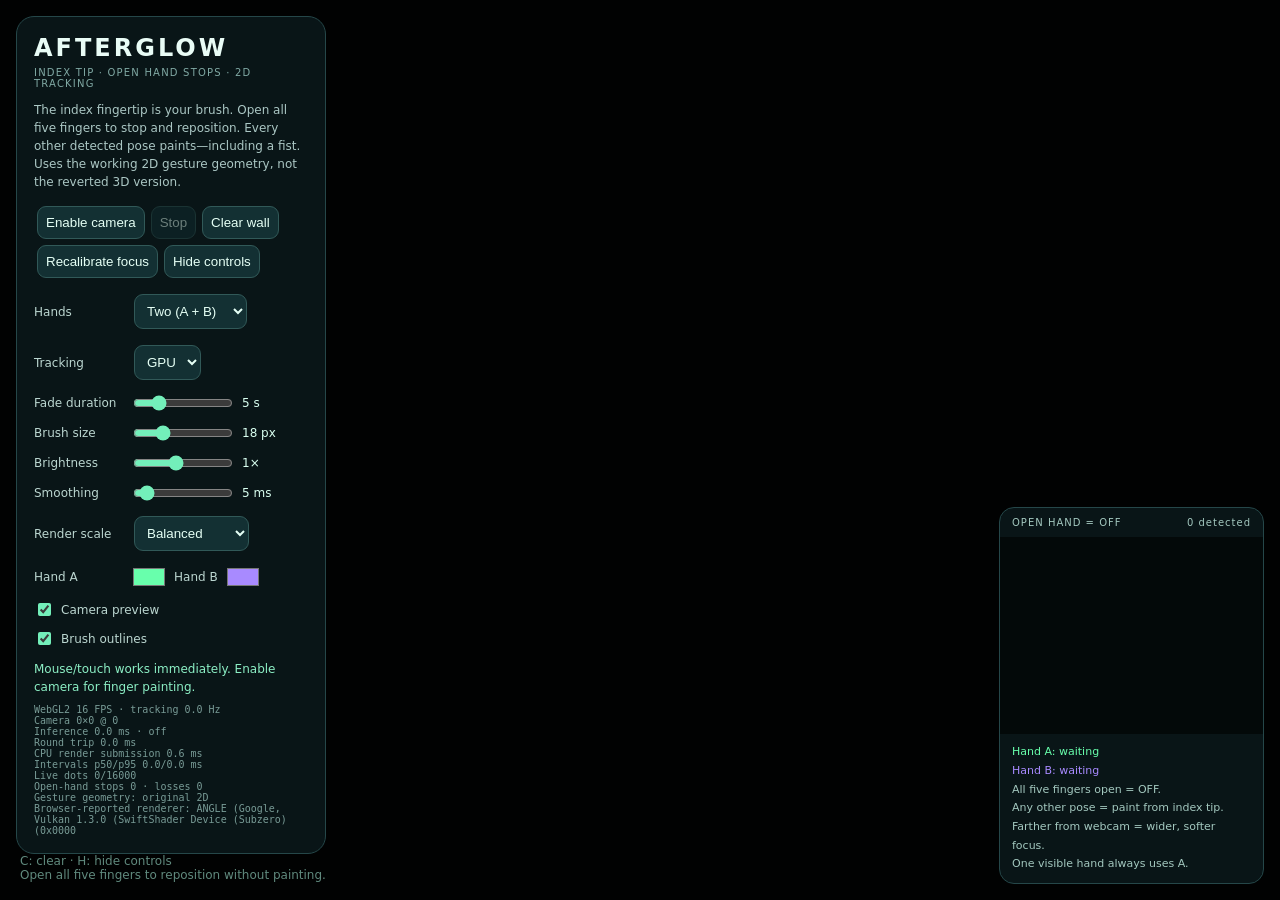
==== index.html @ a00877fc "Add files via upload" ====
<!doctype html>
<html lang="en"><head><meta charset="utf-8"><meta name="viewport" content="width=device-width,initial-scale=1"><title>Afterglow — Open Hand Stops</title><style>
:root{color-scheme:dark}*{box-sizing:border-box}body{margin:0;overflow:hidden;background:#020505;color:#e9fcf6;font:14px system-ui}#wall,#cursor{position:fixed;inset:0;display:block}#wall{touch-action:none}#cursor{pointer-events:none}#panel{position:fixed;z-index:3;top:16px;left:16px;width:310px;max-height:94vh;overflow:auto;padding:17px;background:#0a1719ed;border:1px solid #254749;border-radius:18px}h1{font-size:24px;letter-spacing:3px;margin:0 0 5px}#tag{font-size:10px;color:#80a9a4;letter-spacing:1.2px}p{font-size:12px;color:#abc7c4;line-height:1.5}button,select{background:#133033;border:1px solid #315958;border-radius:9px;color:#e5fff5;padding:8px;margin:3px;cursor:pointer}button:disabled{opacity:.45}label{display:flex;align-items:center;gap:7px;margin:10px 0;font-size:12px;color:#bbd6d0}.name{width:90px}input[type=range]{width:100px;accent-color:#73efba}input[type=checkbox]{accent-color:#73efba}input[type=color]{width:36px;height:26px;padding:0;border:0;background:none}output{min-width:40px;color:#d9fff0}#status{color:#8cefc5;font-size:12px;line-height:1.5;margin-top:12px}#stats{color:#789b96;font:10px monospace;margin-top:8px;white-space:pre-line}#camera{position:fixed;z-index:3;bottom:16px;right:16px;width:265px;background:#0a1719ed;border:1px solid #254749;border-radius:15px;overflow:hidden}header{display:flex;justify-content:space-between;padding:9px 12px;color:#a3c8bf;font-size:10px;letter-spacing:1px}#feed{position:relative;aspect-ratio:4/3;background:#030909;transform:scaleX(-1)}video{position:absolute;width:100%;height:100%;object-fit:contain}#landmarks{position:absolute;inset:0;width:100%;height:100%;pointer-events:none}#legend{font-size:11px;line-height:1.7;padding:9px 12px;color:#a3c8bf}#hint{position:fixed;bottom:18px;left:20px;max-width:48%;color:#608a7e;font-size:12px;pointer-events:none}#reveal{position:fixed;z-index:4;left:15px;top:12px;display:none}body.clean #panel,body.clean #camera,body.clean #hint{display:none}body.clean #reveal{display:block;opacity:.5}body.noPreview #camera{display:none}@media(max-width:650px){#panel{width:245px;top:10px;left:10px;padding:12px}#camera{width:175px;right:10px;bottom:10px}.name{width:75px}input[type=range]{width:80px}#hint{font-size:10px}}
</style></head><body><canvas id="wall"></canvas><canvas id="cursor"></canvas><button id="reveal">Show controls · H</button><section id="panel"><h1>AFTERGLOW</h1><div id="tag">INDEX TIP · OPEN HAND STOPS · 2D TRACKING</div><p>The index fingertip is your brush. Open all five fingers to stop and reposition. Every other detected pose paints—including a fist. Uses the working 2D gesture geometry, not the reverted 3D version.</p><button id="start">Enable camera</button><button id="stop" disabled>Stop</button><button id="clear">Clear wall</button><button id="recenter">Recalibrate focus</button><button id="hide">Hide controls</button><label><span class="name">Hands</span><select id="handLimit"><option value="1">One (A only)</option><option value="2" selected>Two (A + B)</option></select></label><label><span class="name">Tracking</span><select id="delegate"><option>GPU</option><option>CPU</option></select></label><label><span class="name">Fade duration</span><input id="fade" type="range" min="1" max="20" value="5"><output id="fadeValue">5 s</output></label><label><span class="name">Brush size</span><input id="brush" type="range" min="5" max="55" value="18"><output id="brushValue">18 px</output></label><label><span class="name">Brightness</span><input id="brightness" type="range" min=".3" max="2" step=".1" value="1"><output id="brightnessValue">1×</output></label><label><span class="name">Smoothing</span><input id="smooth" type="range" min="0" max="70" value="5"><output id="smoothValue">5 ms</output></label><label><span class="name">Render scale</span><select id="quality"><option value=".65">Performance</option><option value="1" selected>Balanced</option><option value="1.5">High</option></select></label><label><span class="name">Hand A</span><input id="colorA" type="color" value="#68ffac"><span>Hand B</span><input id="colorB" type="color" value="#a88aff"></label><label><input id="preview" type="checkbox" checked> Camera preview</label><label><input id="cursors" type="checkbox" checked> Brush outlines</label><div id="status">Mouse/touch works immediately. Enable camera for finger painting.</div><div id="stats">Initializing WebGL2…</div></section><section id="camera"><header><span>OPEN HAND = OFF</span><span id="count">0 detected</span></header><div id="feed"><video id="video" autoplay muted playsinline></video><canvas id="landmarks"></canvas></div><div id="legend"><div id="handA">Hand A: waiting</div><div id="handB">Hand B: waiting for confirmation</div>All five fingers open = OFF.<br>Any other pose = paint from index tip.<br>Farther from webcam = wider, softer focus.<br>One visible hand always uses A.</div></section><div id="hint">C: clear · H: hide controls<br>Open all five fingers to reposition without painting.</div>
<script type="module">
const WORKER="let tracker;onmessage=async({data:d})=>{try{if(d.type==='init'){const {HandLandmarker,FilesetResolver}=await import('https://cdn.jsdelivr.net/npm/@mediapipe/tasks-vision@0.10.14/vision_bundle.mjs');const files=await FilesetResolver.forVisionTasks('https://cdn.jsdelivr.net/npm/@mediapipe/tasks-vision@0.10.14/wasm');const o={baseOptions:{modelAssetPath:'https://storage.googleapis.com/mediapipe-models/hand_landmarker/hand_landmarker/float16/1/hand_landmarker.task',delegate:d.delegate},runningMode:'VIDEO',numHands:d.numHands,minHandDetectionConfidence:.5,minHandPresenceConfidence:.4,minTrackingConfidence:.4};let backend=d.delegate;try{tracker=await HandLandmarker.createFromOptions(files,o)}catch(e){if(backend==='CPU')throw e;o.baseOptions.delegate=backend='CPU';tracker=await HandLandmarker.createFromOptions(files,o)}postMessage({type:'ready',backend})}else if(d.type==='frame'){try{const t=performance.now(),r=tracker.detectForVideo(d.bitmap,d.timestamp);postMessage({type:'result',hands:r.landmarks,w:d.bitmap.width,h:d.bitmap.height,ms:performance.now()-t})}finally{d.bitmap.close()}}}catch(e){postMessage({type:'error',message:e.message})}};";
const $=id=>document.getElementById(id),wall=$('wall'),cursor=$('cursor'),cc=cursor.getContext('2d'),video=$('video'),overlay=$('landmarks'),lc=overlay.getContext('2d'),status=$('status');
const gl=wall.getContext('webgl2',{alpha:false,antialias:false,depth:false,stencil:false,powerPreference:'high-performance',preserveDrawingBuffer:false});if(!gl){status.textContent='WebGL2 unavailable. Enable graphics acceleration.';throw new Error('WebGL2 required')}
const VS=`#version 300 es
precision highp float;
layout(location=0) in vec2 center;layout(location=1) in float radius;layout(location=2) in vec3 color;layout(location=3) in float energy;layout(location=4) in float born;
uniform vec2 viewportSize;uniform float now;uniform float lifetime;out vec2 uv;out vec3 ink;out float strength;
void main(){vec2 corners[6]=vec2[6](vec2(-1,-1),vec2(1,-1),vec2(-1,1),vec2(-1,1),vec2(1,-1),vec2(1,1));uv=corners[gl_VertexID];vec2 p=center+uv*radius*2.4;gl_Position=vec4(p.x/viewportSize.x*2.-1.,1.-p.y/viewportSize.y*2.,0,1);float remaining=clamp(1.-max(0.,now-born)/lifetime,0.,1.);strength=energy*remaining*remaining;ink=color;}`;
const FS=`#version 300 es
precision highp float;in vec2 uv;in vec3 ink;in float strength;out vec4 outputColor;
void main(){float d=length(uv);if(d>=1.||strength<=0.)discard;float halo=exp(-d*d*5.)*(1.-smoothstep(.72,1.,d))*.16;float body=exp(-d*d*40.)*.7;float core=exp(-d*d*200.)*.55;outputColor=vec4((ink*(halo+body)+mix(ink,vec3(1.),.8)*core)*strength,1.);}`;
function shader(type,source){const s=gl.createShader(type);gl.shaderSource(s,source);gl.compileShader(s);if(!gl.getShaderParameter(s,gl.COMPILE_STATUS))throw new Error(gl.getShaderInfoLog(s));return s}const program=gl.createProgram();gl.attachShader(program,shader(gl.VERTEX_SHADER,VS));gl.attachShader(program,shader(gl.FRAGMENT_SHADER,FS));gl.linkProgram(program);if(!gl.getProgramParameter(program,gl.LINK_STATUS))throw new Error(gl.getProgramInfoLog(program));gl.useProgram(program);const vao=gl.createVertexArray();gl.bindVertexArray(vao);const buffer=gl.createBuffer();gl.bindBuffer(gl.ARRAY_BUFFER,buffer);const MAX=16000,upload=new Float32Array(MAX*8);gl.bufferData(gl.ARRAY_BUFFER,upload.byteLength,gl.DYNAMIC_DRAW);for(const [loc,size,offset] of [[0,2,0],[1,1,2],[2,3,3],[3,1,6],[4,1,7]]){gl.enableVertexAttribArray(loc);gl.vertexAttribPointer(loc,size,gl.FLOAT,false,32,offset*4);gl.vertexAttribDivisor(loc,1)}const uniforms={viewport:gl.getUniformLocation(program,'viewportSize'),now:gl.getUniformLocation(program,'now'),lifetime:gl.getUniformLocation(program,'lifetime')};gl.enable(gl.BLEND);gl.blendFunc(gl.ONE,gl.ONE);gl.disable(gl.DEPTH_TEST);const debug=gl.getExtension('WEBGL_debug_renderer_info'),rendererName=debug?gl.getParameter(debug.UNMASKED_RENDERER_WEBGL):gl.getParameter(gl.RENDERER);
const lp=(a,x,p)=>p+a*(x-p),af=(c,dt)=>1/(1+1/(2*Math.PI*c)/dt);
function oneEuro(f,x,t,minCut=1.5,beta=7){if(f.x===null||t-f.t>.25){f.x=x;f.dx=0;f.t=t;return x}const dt=Math.max(t-f.t,.001);f.dx=lp(af(1,dt),(x-f.x)/dt,f.dx);f.x=lp(af(minCut+beta*Math.abs(f.dx),dt),x,f.x);f.t=t;return f.x}
const GAP_GRACE=120,B_CONFIRM=200,B_CANDIDATE_GAP=85,PAINT_CONFIRM=45,STOP_CONFIRM=65;
let W=innerWidth,H=innerHeight,stamps=[],gestureReleases=0,longLosses=0,reconnections=0,secondCandidate=null;
const origin=performance.now()/1000;
function newHand(id){return {id,fx:{x:null,dx:0,t:0},fy:{x:null,dx:0,t:0},x:0,y:0,nx:.5,ny:.5,active:false,visible:false,confirmed:id===0,lastSeen:0,lastCenter:null,painting:false,pose:'none',poseSince:0,poseFrames:0,pending:false,refSize:null,samples:[],scale:1,measuredScale:1,stroke:null,label:'waiting'}}
const hands=[newHand(0),newHand(1)],pointer={id:null,active:false,x:0,y:0,stroke:null};
function resize(){const ow=W,oh=H;W=innerWidth;H=innerHeight;const scale=Math.min(Number($('quality').value),devicePixelRatio||1);wall.width=Math.max(1,Math.round(W*scale));wall.height=Math.max(1,Math.round(H*scale));wall.style.width=W+'px';wall.style.height=H+'px';cursor.width=W;cursor.height=H;cursor.style.width=W+'px';cursor.style.height=H+'px';gl.viewport(0,0,wall.width,wall.height);for(const p of stamps){p[0]*=W/ow;p[1]*=H/oh}for(const h of hands){h.x*=W/ow;h.y*=H/oh;h.stroke=null}pointer.stroke=null}resize();addEventListener('resize',resize);$('quality').onchange=resize;
function color(id){return $(id?'colorB':'colorA').value}function rgb(hex){return [parseInt(hex.slice(1,3),16)/255,parseInt(hex.slice(3,5),16)/255,parseInt(hex.slice(5,7),16)/255]}
const LIGHT_DENSITY=1.3,renderPoint=new Float64Array(8),renderEnd=new Float64Array(8);
function spacing(r){return Math.max(2,r*.2)}
function deposit(x,y,r,red,green,blue,power,time,representedDistance){const d=[x,y,r,red,green,blue,LIGHT_DENSITY*power*representedDistance/Math.max(r,.1),time];d.alive=true;stamps.push(d);return d}
function feed(s,x,y,r,red,green,blue,power,time){const a=s.input,dx=x-a[0],dy=y-a[1],len=Math.hypot(dx,dy);if(len>1e-8){let used=0;while(len-used+1e-8>=s.remaining){used+=s.remaining;const t=Math.min(1,used/len),rr=a[2]+(r-a[2])*t,step=spacing(rr);s.lastDab=deposit(a[0]+dx*t,a[1]+dy*t,rr,a[3]+(red-a[3])*t,a[4]+(green-a[4])*t,a[5]+(blue-a[5])*t,a[6]+(power-a[6])*t,a[7]+(time-a[7])*t,step);s.representedStep=step;s.remaining=step;s.distanceSinceOutput=0;s.lastRefresh=time}const left=Math.max(0,len-used);s.remaining-=left;s.distanceSinceOutput+=left}a[0]=x;a[1]=y;a[2]=r;a[3]=red;a[4]=green;a[5]=blue;a[6]=power;a[7]=time}
function quadratic(source,x,y,r,c,time,power){const p=renderPoint;p[0]=x;p[1]=y;p[2]=r;p[3]=c[0];p[4]=c[1];p[5]=c[2];p[6]=power;p[7]=time;if(!source.stroke){const step=spacing(r);source.stroke={last:new Float64Array(p),mid:new Float64Array(p),input:new Float64Array(p),remaining:step,distanceSinceOutput:0,representedStep:step,lastDab:deposit(x,y,r,c[0],c[1],c[2],power,time,step),lastRefresh:time};return}const s=source.stroke,a=s.mid,b=s.last;if(Math.hypot(x-b[0],y-b[1])>Math.max(W,H)*.18){source.stroke=null;quadratic(source,x,y,r,c,time,power);return}const e=renderEnd;for(let k=0;k<8;k++)e[k]=(b[k]+p[k])*.5;const len=Math.hypot(b[0]-a[0],b[1]-a[1])+Math.hypot(e[0]-b[0],e[1]-b[1]),steps=Math.min(64,Math.max(1,Math.ceil(len/Math.max(3,spacing(r)))));for(let i=1;i<=steps;i++){const t=i/steps,u=1-t,aa=u*u,bb=2*u*t,ee=t*t;feed(s,aa*a[0]+bb*b[0]+ee*e[0],aa*a[1]+bb*b[1]+ee*e[1],aa*a[2]+bb*b[2]+ee*e[2],aa*a[3]+bb*b[3]+ee*e[3],aa*a[4]+bb*b[4]+ee*e[4],aa*a[5]+bb*b[5]+ee*e[5],aa*a[6]+bb*b[6]+ee*e[6],aa*a[7]+bb*b[7]+ee*e[7])}if(Math.hypot(x-b[0],y-b[1])<.12&&time-s.lastRefresh>=.08&&s.lastDab){const d=s.lastDab;d[2]=r;d[3]=c[0];d[4]=c[1];d[5]=c[2];d[6]=LIGHT_DENSITY*power*s.representedStep/Math.max(r,.1);d[7]=time;if(!d.alive){d.alive=true;stamps.push(d)}s.lastRefresh=time} s.last.set(p);s.mid.set(e)}
function finish(source){if(!source.stroke)return;const s=source.stroke,p=s.last;feed(s,p[0],p[1],p[2],p[3],p[4],p[5],p[6],p[7]);if(s.distanceSinceOutput>.02)deposit(p[0],p[1],p[2],p[3],p[4],p[5],p[6],p[7],s.distanceSinceOutput);source.stroke=null}
function deactivate(h,reason){h.active=false;h.visible=false;h.painting=false;h.pose='none';h.poseFrames=0;h.pending=false;h.stroke=null;h.label=reason;if(h.id===1)h.confirmed=false}
function outline(h,r,c,on){cc.strokeStyle=c;cc.globalAlpha=h.visible===false?.25:on?.85:.4;cc.lineWidth=on?1.4:1;cc.setLineDash(h.visible===false||!on?[4,5]:[]);cc.beginPath();cc.arc(h.x,h.y,r,0,Math.PI*2);cc.stroke();cc.setLineDash([]);cc.fillStyle=c;cc.font='11px system-ui';cc.fillText(h.id===1?'B':'A',h.x+r+6,h.y+3);cc.globalAlpha=1}
let previous=performance.now(),statsStart=previous,frames=0,updates=0,inference=0,backend='off',roundTrip=0,lastResultAt=0,intervals=[],buildTime=0;
function percentile(v,p){if(!v.length)return 0;const a=[...v].sort((x,y)=>x-y);return a[Math.floor((a.length-1)*p)]}
function frame(now){requestAnimationFrame(frame);const started=performance.now(),dt=Math.min((now-previous)/1000,.1),time=now/1000-origin;previous=now;const base=Number($('brush').value),power=Number($('brightness').value),life=Number($('fade').value),tau=Number($('smooth').value)/1000;let live=0;for(let i=0;i<stamps.length;i++){const d=stamps[i];if(time-d[7]<life)stamps[live++]=d;else d.alive=false}stamps.length=live;cc.clearRect(0,0,W,H);
for(const h of hands){if(h.id===1&&($('handLimit').value==='1'||!h.confirmed))continue;const age=now-h.lastSeen;if(h.active&&age>GAP_GRACE){deactivate(h,'lost >120 ms — stroke ended');longLosses++}if(!h.active)continue;const alpha=tau<=0?1:1-Math.exp(-dt/tau);h.x+=(h.nx*W-h.x)*alpha;h.y+=(h.ny*H-h.y)*alpha;h.scale+=(h.measuredScale-h.scale)*(1-Math.exp(-dt/.1));const r=base*h.scale,p=power*Math.max(.45,Math.min(1.7,1/Math.max(h.scale,.001)));if(h.visible&&age<Math.min(GAP_GRACE,90)&&h.painting&&!h.pending)quadratic(h,h.x,h.y,r,rgb(color(h.id)),time,p);if($('cursors').checked)outline(h,r,color(h.id),h.painting&&!h.pending)}
if(pointer.active)quadratic(pointer,pointer.x,pointer.y,base,rgb(color(0)),time,power);if(pointer.active&&$('cursors').checked)outline(pointer,base,color(0),true);if(stamps.length>MAX){const drop=stamps.length-MAX;for(let i=0;i<drop;i++)stamps[i].alive=false;stamps.copyWithin(0,drop);stamps.length=MAX}let offset=0;for(let i=0;i<stamps.length;i++){const d=stamps[i];for(let k=0;k<8;k++)upload[offset++]=d[k]}gl.clearColor(.002,.008,.007,1);gl.clear(gl.COLOR_BUFFER_BIT);if(stamps.length){gl.useProgram(program);gl.bindVertexArray(vao);gl.bindBuffer(gl.ARRAY_BUFFER,buffer);gl.bufferSubData(gl.ARRAY_BUFFER,0,upload,0,offset);gl.uniform2f(uniforms.viewport,W,H);gl.uniform1f(uniforms.now,time);gl.uniform1f(uniforms.lifetime,life);gl.drawArraysInstanced(gl.TRIANGLES,0,6,stamps.length)}buildTime=buildTime*.9+(performance.now()-started)*.1;if(tracking&&busy&&now-sentAt>10000)stop('Tracking timed out. Restart camera.');frames++;if(now-statsStart>=1000){const sec=(now-statsStart)/1000,s=stream?.getVideoTracks()[0]?.getSettings();$('stats').textContent=`WebGL2 ${(frames/sec).toFixed(0)} FPS · tracking ${(updates/sec).toFixed(1)} Hz\nCamera ${s?.width||0}×${s?.height||0} @ ${s?.frameRate?.toFixed(0)||0}\nInference ${inference.toFixed(1)} ms · ${backend}\nRound trip ${roundTrip.toFixed(1)} ms\nCPU render submission ${buildTime.toFixed(1)} ms\nIntervals p50/p95 ${percentile(intervals,.5).toFixed(1)}/${percentile(intervals,.95).toFixed(1)} ms\nLive dots ${stamps.length}/${MAX}\nOpen-hand stops ${gestureReleases} · losses ${longLosses}\nGesture geometry: original 2D\nBrowser-reported renderer: ${String(rendererName).slice(0,65)}`;for(const h of hands){const e=$(h.id?'handB':'handA');e.textContent='Hand '+(h.id?'B':'A')+': '+(h.id===1&&$('handLimit').value==='1'?'disabled':h.label);e.style.color=color(h.id)}frames=updates=0;statsStart=now}}
function clear(){for(const d of stamps)d.alive=false;stamps.length=0;hands.forEach(h=>h.stroke=null);pointer.stroke=null}$('clear').onclick=clear;function hide(){document.body.classList.toggle('clean')}$('hide').onclick=hide;$('reveal').onclick=hide;$('preview').onchange=()=>document.body.classList.toggle('noPreview',!$('preview').checked);for(const [id,suffix] of [['fade',' s'],['brush',' px'],['brightness','×'],['smooth',' ms']])$(id).oninput=()=>$(id+'Value').textContent=$(id).value+suffix;$('recenter').onclick=()=>{for(const h of hands){h.refSize=null;h.samples=[];h.scale=h.measuredScale=1;h.stroke=null}status.textContent='Hold an open palm to recalibrate focus.'};
const PALM=[0,5,9,13,17],LINKS=[[0,1],[1,2],[2,3],[3,4],[0,5],[5,6],[6,7],[7,8],[5,9],[9,10],[10,11],[11,12],[9,13],[13,14],[14,15],[15,16],[13,17],[0,17],[17,18],[18,19],[19,20]];
function palm(l){return {x:PALM.reduce((s,i)=>s+l[i].x,0)/5,y:PALM.reduce((s,i)=>s+l[i].y,0)/5}}function distance(a,b){return Math.hypot(a.x-b.x,a.y-b.y)}
// Deliberately keep the working 2D geometry. No depth-based gesture tests.
function metric(a,b,aspect){return Math.hypot(a.x-b.x,(a.y-b.y)*aspect)}
function jointAngle(a,b,c,aspect){const ax=a.x-b.x,ay=(a.y-b.y)*aspect,cx=c.x-b.x,cy=(c.y-b.y)*aspect,den=Math.hypot(ax,ay)*Math.hypot(cx,cy);return den<1e-9?0:Math.acos(Math.max(-1,Math.min(1,(ax*cx+ay*cy)/den)))*180/Math.PI}
function fingerState(l,base,aspect){const m=l[base],p=l[base+1],d=l[base+2],tip=l[base+3],pip=jointAngle(m,p,d,aspect),dip=jointAngle(p,d,tip,aspect),reach=metric(tip,l[0],aspect)/Math.max(metric(p,l[0],aspect),1e-6);return {extended:pip>150&&dip>145&&reach>1.05,curled:pip<145||reach<1.02}}
function classifyPose(l,aspect){const fingers=[5,9,13,17].map(base=>fingerState(l,base,aspect));const fourFingersOpen=fingers.every(finger=>finger.extended);const thumbMcpAngle=jointAngle(l[1],l[2],l[3],aspect),thumbIpAngle=jointAngle(l[2],l[3],l[4],aspect);const thumbOpen=thumbMcpAngle>135&&thumbIpAngle>140&&metric(l[4],l[17],aspect)>metric(l[3],l[17],aspect)*1.05;return fourFingersOpen&&thumbOpen?'open':'point'}
function updateGesture(h,pose,now){if(pose!==h.pose){h.pose=pose;h.poseSince=now;h.poseFrames=1}else h.poseFrames++;const wants=pose!=='open';h.pending=h.painting&&!wants;if(h.pending)finish(h);const delay=wants?PAINT_CONFIRM:STOP_CONFIRM;if(wants!==h.painting&&h.poseFrames>=2&&now-h.poseSince>=delay){h.painting=wants;h.pending=false;h.stroke=null;if(!wants)gestureReleases++}h.label=(h.painting&&!h.pending?'PAINTING · index tip':pose==='open'?'open hand · OFF':'resuming paint')+(!h.refSize?' · calibrating':'')}
function process(l,h,w,height,now){if(!l||l.length<21||l.some(p=>!Number.isFinite(p.x)||!Number.isFinite(p.y)))return false;const p=palm(l),aspect=height/w,dist=(a,b)=>metric(a,b,aspect),size=Math.sqrt(dist(l[0],l[9])*dist(l[5],l[17])),palmLength=dist(l[0],l[9]);if(size<.008||palmLength<.008)return false;const pose=classifyPose(l,aspect),tip=l[8],nx=oneEuro(h.fx,Math.max(0,Math.min(1,(1-tip.x-.1)/.8)),now/1000),ny=oneEuro(h.fy,Math.max(0,Math.min(1,(tip.y-.1)/.8)),now/1000),gap=now-h.lastSeen,wasMissing=!h.visible;if(h.active&&wasMissing){const d=Math.hypot(nx*W-h.x,ny*H-h.y);if(gap>GAP_GRACE||d>Math.min(125,Math.min(W,H)*.14)){h.stroke=null;h.painting=false;h.pending=false;h.pose='none';h.poseFrames=0;h.active=false}else reconnections++}if(!h.active){h.fx.x=h.fy.x=null;h.x=nx*W;h.y=ny*H;h.stroke=null;h.painting=false;h.pending=false;h.pose='none';h.poseFrames=0}h.nx=nx;h.ny=ny;h.active=h.visible=true;h.lastSeen=now;h.lastCenter=p;if(!h.refSize&&size>.012&&pose==='open'){h.samples.push(size);if(h.samples.length>=10){h.refSize=[...h.samples].sort((a,b)=>a-b)[5];h.samples=[]}}h.measuredScale=h.refSize?Math.max(.45,Math.min(2.2,h.refSize/Math.max(size,.001))):1;updateGesture(h,pose,now);return true}
function draw(l,id,w,height,tentative=false){const u=w/640,c=tentative?'#6f8580':color(id);lc.strokeStyle=c;lc.lineWidth=3*u;lc.globalAlpha=tentative?.55:1;for(const [a,b] of LINKS){lc.beginPath();lc.moveTo(l[a].x*w,l[a].y*height);lc.lineTo(l[b].x*w,l[b].y*height);lc.stroke()}for(let i=0;i<21;i++){lc.beginPath();lc.arc(l[i].x*w,l[i].y*height,(i===8?8:3.5)*u,0,Math.PI*2);lc.fillStyle=tentative?c:i===8?'#ffffff':c;lc.fill()}lc.strokeStyle=!tentative&&hands[id].painting&&!hands[id].pending?'#ffffff':c;lc.lineWidth=2*u;lc.beginPath();lc.arc(l[8].x*w,l[8].y*height,15*u,0,Math.PI*2);lc.stroke();lc.globalAlpha=1}
function receive(landmarks,w,height,now){if(overlay.width!==w||overlay.height!==height){overlay.width=w;overlay.height=height;$('feed').style.aspectRatio=w+'/'+height}lc.clearRect(0,0,w,height);const seen=new Set(),show=$('preview').checked&&!document.body.classList.contains('clean');if(!landmarks.length){for(const h of hands){h.visible=false;h.poseFrames=0;if(h.active)h.label='brief gap — no guessed paint'}if(secondCandidate&&now-secondCandidate.lastSeen>B_CANDIDATE_GAP)secondCandidate=null;$('count').textContent='0 detected';status.textContent='Tracking missing: paused. No guessed paint.';return}const points=landmarks.map(palm),a=hands[0],b=hands[1];let primary=0,secondary=-1;if(landmarks.length>=2&&$('handLimit').value==='2'){if(a.lastCenter&&now-a.lastSeen<1500){if(b.confirmed&&b.lastCenter&&now-b.lastSeen<GAP_GRACE){const keep=distance(a.lastCenter,points[0])+distance(b.lastCenter,points[1]),swap=distance(a.lastCenter,points[1])+distance(b.lastCenter,points[0]);primary=keep<=swap?0:1}else primary=distance(a.lastCenter,points[0])<=distance(a.lastCenter,points[1])?0:1}else primary=points[0].x>points[1].x?0:1;secondary=1-primary}else{primary=0;secondCandidate=null;if(b.confirmed&&b.lastCenter&&a.lastCenter&&distance(b.lastCenter,points[0])+.04<distance(a.lastCenter,points[0])&&now-b.lastSeen<GAP_GRACE){finish(a);for(const key of ['refSize','scale','measuredScale','x','y','nx','ny','active','lastSeen','lastCenter'])a[key]=b[key];a.samples=[...b.samples];a.visible=false;a.stroke=null;a.painting=false;a.pending=false;a.pose='none';a.poseFrames=0;b.stroke=null}}if(process(landmarks[primary],a,w,height,now))seen.add(0);if(show)draw(landmarks[primary],0,w,height);if(secondary>=0){const p=points[secondary],separation=distance(points[primary],p);let admitted=b.confirmed&&now-b.lastSeen<=GAP_GRACE;if(!admitted&&separation>=.10){if(!secondCandidate||now-secondCandidate.lastSeen>B_CANDIDATE_GAP||distance(secondCandidate.center,p)>.14)secondCandidate={since:now,lastSeen:now,center:p,count:1};else{secondCandidate.lastSeen=now;secondCandidate.center=p;secondCandidate.count++}if(now-secondCandidate.since>=B_CONFIRM&&secondCandidate.count>=5){Object.assign(b,newHand(1));b.confirmed=true;admitted=true;secondCandidate=null}else b.label='confirming second hand '+Math.min(B_CONFIRM,Math.round(now-secondCandidate.since))+'/200 ms'}else if(!admitted){secondCandidate=null;b.label='second detection too close — ignored'}if(admitted){if(process(landmarks[secondary],b,w,height,now))seen.add(1);if(show)draw(landmarks[secondary],1,w,height)}else if(show)draw(landmarks[secondary],1,w,height,true)}for(const h of hands)if(!seen.has(h.id)){h.visible=false;h.poseFrames=0;if(h.id===1&&landmarks.length===1)h.label=h.active?'paused — one visible hand uses A':'inactive — one visible hand uses A';else if(h.active)h.label='brief gap — identity retained'}$('count').textContent=landmarks.length+' detected · '+(seen.has(1)?'A+B':'A');status.textContent='Only a fully open hand stops painting. '+(seen.has(1)?'Two brushes confirmed.':secondary>=0?'Confirming B.':'One visible hand uses A.')}
wall.addEventListener('pointerdown',e=>{if(pointer.active)return;wall.setPointerCapture(e.pointerId);pointer.id=e.pointerId;pointer.active=true;pointer.stroke=null;pointer.x=e.clientX;pointer.y=e.clientY});wall.addEventListener('pointermove',e=>{if(pointer.active&&pointer.id===e.pointerId){pointer.x=e.clientX;pointer.y=e.clientY}});function pointerUp(e){if(e.pointerId!==pointer.id)return;finish(pointer);pointer.active=false;pointer.id=null}wall.addEventListener('pointerup',pointerUp);wall.addEventListener('pointercancel',pointerUp);addEventListener('keydown',e=>{if(e.target.matches('input,select,button'))return;if(e.key.toLowerCase()==='c')clear();if(e.key.toLowerCase()==='h')hide()});
let worker=null,url=null,stream=null,tracking=false,busy=false,session=0,callback=null,lastSentMediaTime=-1,lastFallbackTime=-1,sentAt=0,lastTimestamp=-1,loadCancel=null;
function stop(message='Camera stopped. Existing trails fade; mouse drawing still works.'){session++;tracking=false;if(loadCancel){const cancel=loadCancel;loadCancel=null;cancel()}if(callback!==null){if(video.cancelVideoFrameCallback)video.cancelVideoFrameCallback(callback);else cancelAnimationFrame(callback)}callback=null;worker?.terminate();worker=null;if(url)URL.revokeObjectURL(url);url=null;stream?.getTracks().forEach(t=>t.stop());stream=null;video.srcObject=null;busy=false;secondCandidate=null;lastSentMediaTime=-1;for(let i=0;i<2;i++)Object.assign(hands[i],newHand(i));lc.clearRect(0,0,overlay.width,overlay.height);$('start').disabled=false;$('stop').disabled=true;$('delegate').disabled=false;$('handLimit').disabled=false;$('count').textContent='0 detected';backend='off';status.textContent=message}$('stop').onclick=()=>stop();
async function pump(){if(!tracking||busy||!worker||video.readyState<2)return;const mediaTime=video.currentTime;if(mediaTime===lastSentMediaTime)return;busy=true;lastSentMediaTime=mediaTime;sentAt=performance.now();const token=session;try{const bitmap=await createImageBitmap(video),captured=performance.now();if(token!==session||!worker||!tracking){bitmap.close();return}const timestamp=Math.max(captured,lastTimestamp+.001);lastTimestamp=timestamp;worker.postMessage({type:'frame',bitmap,timestamp},[bitmap])}catch(e){if(token===session)stop('Capture failed: '+e.message)}}
function watchFrames(){if(!tracking)return;if(video.requestVideoFrameCallback)callback=video.requestVideoFrameCallback(()=>{if(!tracking)return;pump();watchFrames()});else callback=requestAnimationFrame(()=>{if(!tracking)return;if(video.currentTime!==lastFallbackTime){lastFallbackTime=video.currentTime;pump()}watchFrames()})}
$('start').onclick=async()=>{stop();const token=session;$('start').disabled=true;$('stop').disabled=false;$('delegate').disabled=true;$('handLimit').disabled=true;status.textContent='Loading hand tracker…';intervals=[];lastResultAt=0;updates=0;inference=roundTrip=0;gestureReleases=longLosses=reconnections=0;try{if(!navigator.mediaDevices?.getUserMedia)throw new Error('Camera requires HTTPS or localhost.');url=URL.createObjectURL(new Blob([WORKER],{type:'text/javascript'}));worker=new Worker(url,{type:'classic'});await new Promise((resolve,reject)=>{const fail=e=>{clearTimeout(timer);loadCancel=null;reject(e)},timer=setTimeout(()=>fail(new Error('Model loading timed out.')),60000);loadCancel=()=>fail(new Error('Cancelled'));worker.onerror=e=>fail(new Error(e.message||'Worker failed'));worker.onmessage=({data:d})=>{if(d.type==='ready'){clearTimeout(timer);loadCancel=null;backend=d.backend;resolve()}else if(d.type==='error')fail(new Error(d.message))};worker.postMessage({type:'init',delegate:$('delegate').value,numHands:Number($('handLimit').value)})});if(token!==session)return;const acquired=await navigator.mediaDevices.getUserMedia({video:{width:{ideal:1280},height:{ideal:720},frameRate:{ideal:60},facingMode:'user'},audio:false});if(token!==session){acquired.getTracks().forEach(t=>t.stop());return}stream=acquired;video.srcObject=stream;await video.play();if(token!==session)return;tracking=true;lastSentMediaTime=lastFallbackTime=-1;lastTimestamp=-1;worker.onerror=e=>stop('Worker failed: '+e.message);worker.onmessage=({data:d})=>{if(d.type==='error'){stop('Tracking failed: '+d.message);return}if(d.type==='result'){busy=false;const now=performance.now();roundTrip=roundTrip?roundTrip*.8+(now-sentAt)*.2:now-sentAt;inference=inference?inference*.8+d.ms*.2:d.ms;if(lastResultAt){intervals.push(now-lastResultAt);if(intervals.length>120)intervals.shift()}lastResultAt=now;updates++;receive(d.hands,d.w,d.h,now);pump()}};watchFrames();pump();status.textContent='Open all five fingers briefly to calibrate focus. Any other pose paints.'}catch(e){if(token===session)stop('Could not start: '+e.name+': '+e.message)}};
wall.addEventListener('webglcontextlost',e=>{e.preventDefault();stop('Graphics context lost. Reload to restore rendering.')});document.addEventListener('visibilitychange',()=>{if(document.hidden){pointer.active=false;pointer.stroke=null;if(tracking||$('start').disabled)stop('Camera stopped while tab was hidden. Enable it to resume.')}});addEventListener('beforeunload',()=>stop());requestAnimationFrame(frame);
</script></body></html>
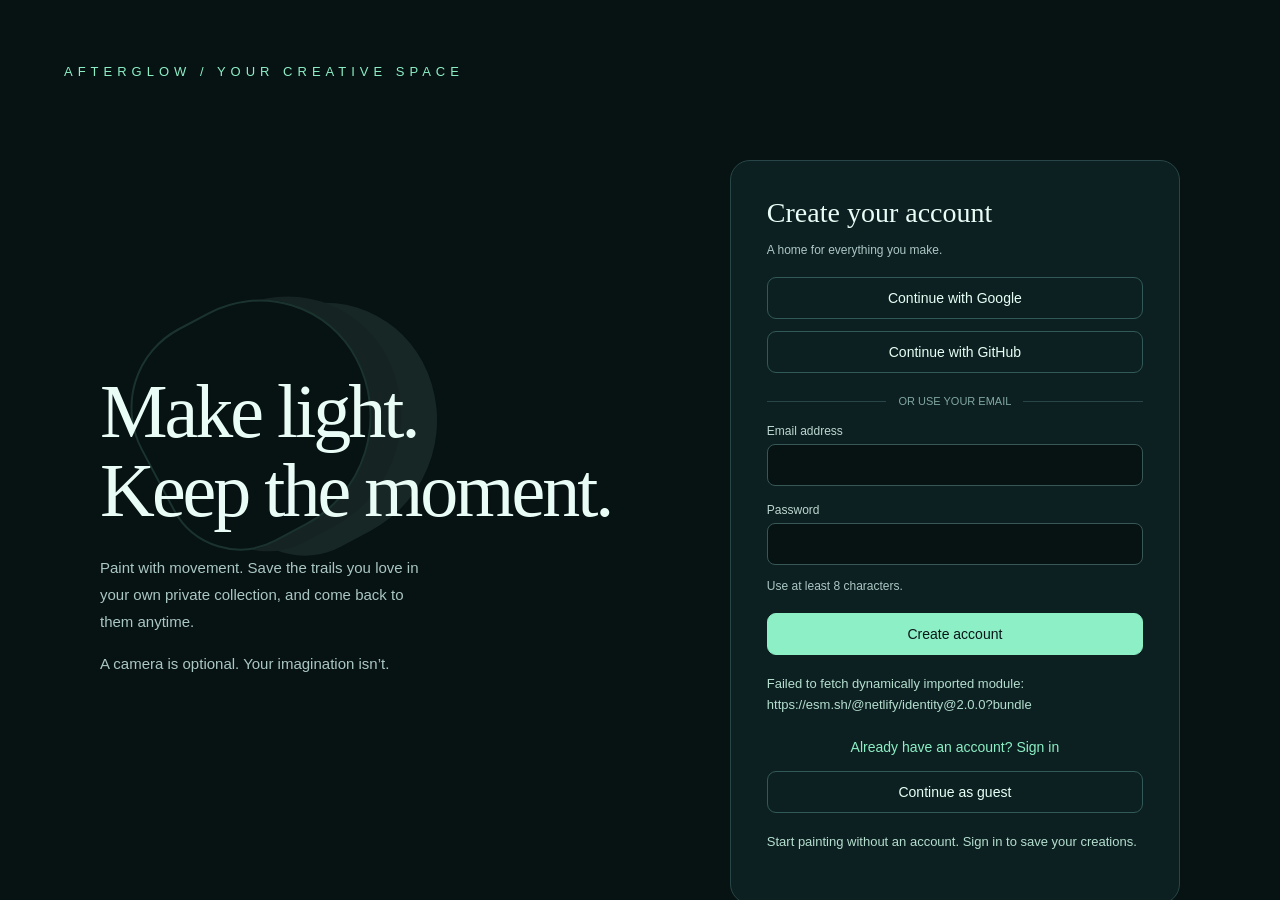
==== commit 105d7617: "Add files via upload" ====
--- a/index.html
+++ b/index.html
@@ -1,7 +1,75 @@
 <!doctype html>
-<html lang="en"><head><meta charset="utf-8"><meta name="viewport" content="width=device-width,initial-scale=1"><title>Afterglow — Open Hand Stops</title><style>
+<html lang="en"><head><meta charset="utf-8"><meta name="viewport" content="width=device-width,initial-scale=1"><title>Afterglow: Paint Light Trails with Your Hands (Webcam Hand Tracking)</title>
+<meta name="description" content="Afterglow lets you paint glowing, fading light trails in your browser. Use your webcam to draw with your fingertip, or simply use your mouse or touch screen. No install needed.">
+<link rel="canonical" href="https://afterglooow.netlify.app/">
+<meta name="google-site-verification" content="SqPLnMgJM1cCs8jsIj-606jAPmVUG7Ee90FeNB-w3LE" />
+<meta name="theme-color" content="#020505">
+<meta name="robots" content="index,follow,max-image-preview:large">
+<meta property="og:type" content="website">
+<meta property="og:site_name" content="Afterglow">
+<meta property="og:title" content="Afterglow: Paint Light Trails with Your Hands">
+<meta property="og:description" content="Afterglow lets you paint glowing, fading light trails in your browser. Use your webcam to draw with your fingertip, or simply use your mouse or touch screen. No install needed.">
+<meta property="og:url" content="https://afterglooow.netlify.app/">
+<meta property="og:image" content="https://afterglooow.netlify.app/og-image.png">
+<meta property="og:image:width" content="1200">
+<meta property="og:image:height" content="630">
+<meta property="og:image:alt" content="Glowing green and violet light trails with the word AFTERGLOW">
+<meta name="twitter:card" content="summary_large_image">
+<meta name="twitter:title" content="Afterglow: Paint Light Trails with Your Hands">
+<meta name="twitter:description" content="Afterglow lets you paint glowing, fading light trails in your browser. Use your webcam to draw with your fingertip, or simply use your mouse or touch screen. No install needed.">
+<meta name="twitter:image" content="https://afterglooow.netlify.app/og-image.png">
+<script type="application/ld+json">{"@context":"https://schema.org","@type":"WebApplication","name":"Afterglow","url":"https://afterglooow.netlify.app/","description":"Afterglow lets you paint glowing, fading light trails in your browser. Use your webcam to draw with your fingertip, or simply use your mouse or touch screen. No install needed.","applicationCategory":"MultimediaApplication","operatingSystem":"Any (web browser)","browserRequirements":"Requires a browser with WebGL2. A webcam is optional.","inLanguage":"en","image":"https://afterglooow.netlify.app/og-image.png","offers":{"@type":"Offer","price":"0","priceCurrency":"USD"}}</script><style>
 :root{color-scheme:dark}*{box-sizing:border-box}body{margin:0;overflow:hidden;background:#020505;color:#e9fcf6;font:14px system-ui}#wall,#cursor{position:fixed;inset:0;display:block}#wall{touch-action:none}#cursor{pointer-events:none}#panel{position:fixed;z-index:3;top:16px;left:16px;width:310px;max-height:94vh;overflow:auto;padding:17px;background:#0a1719ed;border:1px solid #254749;border-radius:18px}h1{font-size:24px;letter-spacing:3px;margin:0 0 5px}#tag{font-size:10px;color:#80a9a4;letter-spacing:1.2px}p{font-size:12px;color:#abc7c4;line-height:1.5}button,select{background:#133033;border:1px solid #315958;border-radius:9px;color:#e5fff5;padding:8px;margin:3px;cursor:pointer}button:disabled{opacity:.45}label{display:flex;align-items:center;gap:7px;margin:10px 0;font-size:12px;color:#bbd6d0}.name{width:90px}input[type=range]{width:100px;accent-color:#73efba}input[type=checkbox]{accent-color:#73efba}input[type=color]{width:36px;height:26px;padding:0;border:0;background:none}output{min-width:40px;color:#d9fff0}#status{color:#8cefc5;font-size:12px;line-height:1.5;margin-top:12px}#stats{color:#789b96;font:10px monospace;margin-top:8px;white-space:pre-line}#camera{position:fixed;z-index:3;bottom:16px;right:16px;width:265px;background:#0a1719ed;border:1px solid #254749;border-radius:15px;overflow:hidden}header{display:flex;justify-content:space-between;padding:9px 12px;color:#a3c8bf;font-size:10px;letter-spacing:1px}#feed{position:relative;aspect-ratio:4/3;background:#030909;transform:scaleX(-1)}video{position:absolute;width:100%;height:100%;object-fit:contain}#landmarks{position:absolute;inset:0;width:100%;height:100%;pointer-events:none}#legend{font-size:11px;line-height:1.7;padding:9px 12px;color:#a3c8bf}#hint{position:fixed;bottom:18px;left:20px;max-width:48%;color:#608a7e;font-size:12px;pointer-events:none}#reveal{position:fixed;z-index:4;left:15px;top:12px;display:none}body.clean #panel,body.clean #camera,body.clean #hint{display:none}body.clean #reveal{display:block;opacity:.5}body.noPreview #camera{display:none}@media(max-width:650px){#panel{width:245px;top:10px;left:10px;padding:12px}#camera{width:175px;right:10px;bottom:10px}.name{width:75px}input[type=range]{width:80px}#hint{font-size:10px}}
-</style></head><body><canvas id="wall"></canvas><canvas id="cursor"></canvas><button id="reveal">Show controls · H</button><section id="panel"><h1>AFTERGLOW</h1><div id="tag">INDEX TIP · OPEN HAND STOPS · 2D TRACKING</div><p>The index fingertip is your brush. Open all five fingers to stop and reposition. Every other detected pose paints—including a fist. Uses the working 2D gesture geometry, not the reverted 3D version.</p><button id="start">Enable camera</button><button id="stop" disabled>Stop</button><button id="clear">Clear wall</button><button id="recenter">Recalibrate focus</button><button id="hide">Hide controls</button><label><span class="name">Hands</span><select id="handLimit"><option value="1">One (A only)</option><option value="2" selected>Two (A + B)</option></select></label><label><span class="name">Tracking</span><select id="delegate"><option>GPU</option><option>CPU</option></select></label><label><span class="name">Fade duration</span><input id="fade" type="range" min="1" max="20" value="5"><output id="fadeValue">5 s</output></label><label><span class="name">Brush size</span><input id="brush" type="range" min="5" max="55" value="18"><output id="brushValue">18 px</output></label><label><span class="name">Brightness</span><input id="brightness" type="range" min=".3" max="2" step=".1" value="1"><output id="brightnessValue">1×</output></label><label><span class="name">Smoothing</span><input id="smooth" type="range" min="0" max="70" value="5"><output id="smoothValue">5 ms</output></label><label><span class="name">Render scale</span><select id="quality"><option value=".65">Performance</option><option value="1" selected>Balanced</option><option value="1.5">High</option></select></label><label><span class="name">Hand A</span><input id="colorA" type="color" value="#68ffac"><span>Hand B</span><input id="colorB" type="color" value="#a88aff"></label><label><input id="preview" type="checkbox" checked> Camera preview</label><label><input id="cursors" type="checkbox" checked> Brush outlines</label><div id="status">Mouse/touch works immediately. Enable camera for finger painting.</div><div id="stats">Initializing WebGL2…</div></section><section id="camera"><header><span>OPEN HAND = OFF</span><span id="count">0 detected</span></header><div id="feed"><video id="video" autoplay muted playsinline></video><canvas id="landmarks"></canvas></div><div id="legend"><div id="handA">Hand A: waiting</div><div id="handB">Hand B: waiting for confirmation</div>All five fingers open = OFF.<br>Any other pose = paint from index tip.<br>Farther from webcam = wider, softer focus.<br>One visible hand always uses A.</div></section><div id="hint">C: clear · H: hide controls<br>Open all five fingers to reposition without painting.</div>
+
+#welcome{width:min(900px,calc(100% - 28px));max-height:calc(100dvh - 28px);padding:0;border:1px solid #315958;border-radius:22px;background:#0a1719;color:#e9fcf6;box-shadow:0 24px 100px #020505aa;overflow:auto}
+#welcome::backdrop{background:#020909dc;backdrop-filter:blur(10px)}
+.welcome-content{padding:clamp(22px,4vw,40px)}.welcome-eyebrow{color:#8cefc5;font-size:10px;letter-spacing:3px}.welcome-title{font-size:clamp(28px,5vw,44px);line-height:1.1;letter-spacing:-1px;margin:12px 0}.welcome-intro{max-width:580px;font-size:14px;margin:0 0 20px}.welcome-notice{padding:12px 15px;border-left:3px solid #8cefc5;background:#133033;border-radius:0 9px 9px 0;font-size:13px;line-height:1.6;color:#d9eee7}.welcome-columns{display:grid;grid-template-columns:.85fr 1.15fr;gap:30px;margin-top:24px}#welcome h3{font-size:11px;letter-spacing:2px;color:#8cefc5;margin:0 0 14px}.welcome-steps{padding-left:20px;margin:0}.welcome-steps li{padding:0 0 12px 4px;font-size:13px;line-height:1.6;color:#abc7c4}.welcome-steps strong{color:#e9fcf6}.welcome-settings{margin:0;display:grid;grid-template-columns:112px 1fr;gap:9px 12px;font-size:12px;line-height:1.5}.welcome-settings dt{color:#e9fcf6}.welcome-settings dd{margin:0;color:#abc7c4}.welcome-footer{border-top:1px solid #254749;margin-top:22px;padding-top:18px;display:flex;align-items:center;justify-content:space-between;gap:16px;flex-wrap:wrap}.welcome-footer p{margin:0;max-width:320px;font-size:11px}.welcome-actions{display:flex;gap:6px;flex-wrap:wrap}#welcome-start{background:#8cefc5;color:#0a1719;border-color:#8cefc5;font-weight:700}button:focus-visible,select:focus-visible,input:focus-visible{outline:2px solid #8cefc5;outline-offset:3px}button:hover:not(:disabled){filter:brightness(1.16)}@media(max-width:650px){.welcome-columns{grid-template-columns:1fr;gap:18px}.welcome-title{font-size:30px}.welcome-settings{grid-template-columns:100px 1fr}.welcome-footer{gap:12px}} 
+.seo-text{position:absolute;width:1px;height:1px;margin:-1px;padding:0;overflow:hidden;clip:rect(0 0 0 0);white-space:nowrap;border:0}</style><link rel="stylesheet" href="/accounts.css"></head><body><canvas id="wall"></canvas><canvas id="cursor"></canvas><button id="reveal">Show controls · H</button><section id="panel"><div id="account-bar"><div id="account-name"></div><button id="save-creation">Save creation</button><button id="open-gallery">My creations</button><button id="sign-out">Sign out</button><div id="save-status" role="status"></div></div><h1>AFTERGLOW</h1><div id="tag">INDEX TIP · OPEN HAND STOPS · 2D TRACKING</div><p>The index fingertip is your brush. Open all five fingers to stop and reposition. Every other detected pose paints—including a fist. Uses the working 2D gesture geometry, not the reverted 3D version.</p><button id="start">Enable camera</button><button id="stop" disabled>Stop</button><button id="clear">Clear wall</button><button id="recenter">Recalibrate focus</button><button id="hide">Hide controls</button><button id="help">How to play</button><label><span class="name">Hands</span><select id="handLimit"><option value="1">One (A only)</option><option value="2" selected>Two (A + B)</option></select></label><label><span class="name">Tracking</span><select id="delegate"><option>GPU</option><option>CPU</option></select></label><label><span class="name">Fade duration</span><input id="fade" type="range" min="1" max="20" value="5"><output id="fadeValue">5 s</output></label><label><span class="name">Brush size</span><input id="brush" type="range" min="5" max="55" value="18"><output id="brushValue">18 px</output></label><label><span class="name">Brightness</span><input id="brightness" type="range" min=".3" max="2" step=".1" value="1"><output id="brightnessValue">1×</output></label><label><span class="name">Smoothing</span><input id="smooth" type="range" min="0" max="70" value="5"><output id="smoothValue">5 ms</output></label><label><span class="name">Render scale</span><select id="quality"><option value=".65">Performance</option><option value="1" selected>Balanced</option><option value="1.5">High</option></select></label><label><span class="name">Hand A</span><input id="colorA" type="color" value="#68ffac"><span>Hand B</span><input id="colorB" type="color" value="#a88aff"></label><label><input id="preview" type="checkbox" checked> Camera preview</label><label><input id="cursors" type="checkbox" checked> Brush outlines</label><div id="status">Mouse/touch works immediately. Enable camera for finger painting.</div><div id="stats">Initializing WebGL2…</div></section><section id="camera"><header><span>OPEN HAND = OFF</span><span id="count">0 detected</span></header><div id="feed"><video id="video" autoplay muted playsinline></video><canvas id="landmarks"></canvas></div><div id="legend"><div id="handA">Hand A: waiting</div><div id="handB">Hand B: waiting for confirmation</div>All five fingers open = OFF.<br>Any other pose = paint from index tip.<br>Farther from webcam = wider, softer focus.<br>One visible hand always uses A.</div></section><div id="hint">C: clear · H: hide controls<br>Open all five fingers to reposition without painting.</div><section class="seo-text" aria-label="About Afterglow"><h2>Afterglow: webcam hand-tracking light painting</h2><p>Afterglow is a free browser app for painting glowing light trails with your hands. Your webcam tracks your index fingertip, which becomes the brush. Open all five fingers to pause and reposition, move closer or farther from the camera to change the brush size and softness, and use two hands to paint with two colors. Your marks slowly fade away. No camera? You can also paint with a mouse or touch screen. Sign in to save your creations, or continue as a guest.</p></section>
+
+<dialog id="welcome" aria-labelledby="welcome-title" aria-describedby="welcome-intro">
+<div class="welcome-content">
+<div class="welcome-eyebrow">AFTERGLOW / A QUICK GUIDE</div>
+<h2 class="welcome-title" id="welcome-title">Turn movement into light.</h2>
+<p class="welcome-intro" id="welcome-intro">Paint glowing trails with your fingertips, experiment with two colors, and watch your marks slowly fade.</p>
+<div class="welcome-notice"><strong>Best in landscape mode.</strong> Rotate your phone or tablet for more room to paint.<br><strong>Camera permission is required for hand tracking.</strong> Choose Enable camera below, then select Allow when your browser asks.</div>
+<div class="welcome-columns">
+<section><h3>HOW TO INTERACT</h3><ol class="welcome-steps">
+<li><strong>Find your hands.</strong> Face the camera and hold an open palm in view briefly to calibrate focus.</li>
+<li><strong>Paint with your index fingertip.</strong> Move your hand to draw. Every pose except a fully open hand paints, including a fist.</li>
+<li><strong>Open all five fingers to pause.</strong> Reposition with your hand open, then change your pose to paint again.</li>
+<li><strong>Play with depth and color.</strong> Move farther from the camera for wider, softer marks. Use two hands for two brushes; a single visible hand always uses Hand A.</li>
+<li><strong>Or use mouse and touch.</strong> Click and drag, or touch and drag, to paint without a camera. Release to stop.</li>
+</ol><p>Press <strong>C</strong> to clear and <strong>H</strong> to hide or show controls. Use <strong>How to play</strong> to reopen this guide.</p></section>
+<section><h3>YOUR LEFT-SIDE CONTROLS</h3><dl class="welcome-settings">
+<dt>Camera / Stop</dt><dd>Enable hand tracking or stop the camera.</dd>
+<dt>Clear wall</dt><dd>Erase all current trails and start fresh.</dd>
+<dt>Recalibrate focus</dt><dd>Reset depth-based brush sizing, then hold an open palm in view.</dd>
+<dt>Hide controls</dt><dd>Hide the panel and preview for more painting space.</dd>
+<dt>Hands</dt><dd>Track one brush (A) or two brushes (A + B).</dd>
+<dt>Tracking</dt><dd>Choose GPU or CPU before enabling the camera. Try CPU if GPU tracking fails.</dd>
+<dt>Fade duration</dt><dd>Set how long trails remain visible: 1–20 seconds.</dd>
+<dt>Brush size</dt><dd>Adjust the base width of your marks.</dd>
+<dt>Brightness</dt><dd>Make the light softer or more intense.</dd>
+<dt>Smoothing</dt><dd>Increase for steadier movement; decrease for a quicker response.</dd>
+<dt>Render scale</dt><dd>Choose Performance, Balanced, or High to trade detail for speed.</dd>
+<dt>Hand A / Hand B</dt><dd>Pick each brush’s color. Mouse and touch use Hand A.</dd>
+<dt>Camera preview</dt><dd>Show or hide the video and hand-tracking overlay.</dd>
+<dt>Brush outlines</dt><dd>Show or hide the brush position and size guides.</dd>
+</dl></section>
+</div>
+<div class="welcome-footer"><p>You can start without a camera and enable it later from the left panel.</p><div class="welcome-actions"><button id="welcome-explore" autofocus>Try mouse / touch</button><button id="welcome-start">Enable camera &amp; paint</button></div></div>
+</div></dialog>
+<script>
+const welcome = document.getElementById('welcome');
+let welcomeTrigger = null;
+function openWelcome(trigger) { welcomeTrigger = trigger; welcome.showModal(); }
+function closeWelcome() { welcome.close(); (welcomeTrigger || document.getElementById('help')).focus(); }
+document.getElementById('welcome-explore').onclick = closeWelcome;
+document.getElementById('welcome-start').onclick = () => { closeWelcome(); document.getElementById('start').click(); };
+document.getElementById('help').onclick = event => openWelcome(event.currentTarget);
+welcome.addEventListener('cancel', event => { event.preventDefault(); closeWelcome(); });
+// Account initialization opens the guide after authentication.
+</script>
 <script type="module">
 const WORKER="let tracker;onmessage=async({data:d})=>{try{if(d.type==='init'){const {HandLandmarker,FilesetResolver}=await import('https://cdn.jsdelivr.net/npm/@mediapipe/tasks-vision@0.10.14/vision_bundle.mjs');const files=await FilesetResolver.forVisionTasks('https://cdn.jsdelivr.net/npm/@mediapipe/tasks-vision@0.10.14/wasm');const o={baseOptions:{modelAssetPath:'https://storage.googleapis.com/mediapipe-models/hand_landmarker/hand_landmarker/float16/1/hand_landmarker.task',delegate:d.delegate},runningMode:'VIDEO',numHands:d.numHands,minHandDetectionConfidence:.5,minHandPresenceConfidence:.4,minTrackingConfidence:.4};let backend=d.delegate;try{tracker=await HandLandmarker.createFromOptions(files,o)}catch(e){if(backend==='CPU')throw e;o.baseOptions.delegate=backend='CPU';tracker=await HandLandmarker.createFromOptions(files,o)}postMessage({type:'ready',backend})}else if(d.type==='frame'){try{const t=performance.now(),r=tracker.detectForVideo(d.bitmap,d.timestamp);postMessage({type:'result',hands:r.landmarks,w:d.bitmap.width,h:d.bitmap.height,ms:performance.now()-t})}finally{d.bitmap.close()}}}catch(e){postMessage({type:'error',message:e.message})}};";
 const $=id=>document.getElementById(id),wall=$('wall'),cursor=$('cursor'),cc=cursor.getContext('2d'),video=$('video'),overlay=$('landmarks'),lc=overlay.getContext('2d'),status=$('status');
@@ -36,7 +104,7 @@
 function percentile(v,p){if(!v.length)return 0;const a=[...v].sort((x,y)=>x-y);return a[Math.floor((a.length-1)*p)]}
 function frame(now){requestAnimationFrame(frame);const started=performance.now(),dt=Math.min((now-previous)/1000,.1),time=now/1000-origin;previous=now;const base=Number($('brush').value),power=Number($('brightness').value),life=Number($('fade').value),tau=Number($('smooth').value)/1000;let live=0;for(let i=0;i<stamps.length;i++){const d=stamps[i];if(time-d[7]<life)stamps[live++]=d;else d.alive=false}stamps.length=live;cc.clearRect(0,0,W,H);
 for(const h of hands){if(h.id===1&&($('handLimit').value==='1'||!h.confirmed))continue;const age=now-h.lastSeen;if(h.active&&age>GAP_GRACE){deactivate(h,'lost >120 ms — stroke ended');longLosses++}if(!h.active)continue;const alpha=tau<=0?1:1-Math.exp(-dt/tau);h.x+=(h.nx*W-h.x)*alpha;h.y+=(h.ny*H-h.y)*alpha;h.scale+=(h.measuredScale-h.scale)*(1-Math.exp(-dt/.1));const r=base*h.scale,p=power*Math.max(.45,Math.min(1.7,1/Math.max(h.scale,.001)));if(h.visible&&age<Math.min(GAP_GRACE,90)&&h.painting&&!h.pending)quadratic(h,h.x,h.y,r,rgb(color(h.id)),time,p);if($('cursors').checked)outline(h,r,color(h.id),h.painting&&!h.pending)}
-if(pointer.active)quadratic(pointer,pointer.x,pointer.y,base,rgb(color(0)),time,power);if(pointer.active&&$('cursors').checked)outline(pointer,base,color(0),true);if(stamps.length>MAX){const drop=stamps.length-MAX;for(let i=0;i<drop;i++)stamps[i].alive=false;stamps.copyWithin(0,drop);stamps.length=MAX}let offset=0;for(let i=0;i<stamps.length;i++){const d=stamps[i];for(let k=0;k<8;k++)upload[offset++]=d[k]}gl.clearColor(.002,.008,.007,1);gl.clear(gl.COLOR_BUFFER_BIT);if(stamps.length){gl.useProgram(program);gl.bindVertexArray(vao);gl.bindBuffer(gl.ARRAY_BUFFER,buffer);gl.bufferSubData(gl.ARRAY_BUFFER,0,upload,0,offset);gl.uniform2f(uniforms.viewport,W,H);gl.uniform1f(uniforms.now,time);gl.uniform1f(uniforms.lifetime,life);gl.drawArraysInstanced(gl.TRIANGLES,0,6,stamps.length)}buildTime=buildTime*.9+(performance.now()-started)*.1;if(tracking&&busy&&now-sentAt>10000)stop('Tracking timed out. Restart camera.');frames++;if(now-statsStart>=1000){const sec=(now-statsStart)/1000,s=stream?.getVideoTracks()[0]?.getSettings();$('stats').textContent=`WebGL2 ${(frames/sec).toFixed(0)} FPS · tracking ${(updates/sec).toFixed(1)} Hz\nCamera ${s?.width||0}×${s?.height||0} @ ${s?.frameRate?.toFixed(0)||0}\nInference ${inference.toFixed(1)} ms · ${backend}\nRound trip ${roundTrip.toFixed(1)} ms\nCPU render submission ${buildTime.toFixed(1)} ms\nIntervals p50/p95 ${percentile(intervals,.5).toFixed(1)}/${percentile(intervals,.95).toFixed(1)} ms\nLive dots ${stamps.length}/${MAX}\nOpen-hand stops ${gestureReleases} · losses ${longLosses}\nGesture geometry: original 2D\nBrowser-reported renderer: ${String(rendererName).slice(0,65)}`;for(const h of hands){const e=$(h.id?'handB':'handA');e.textContent='Hand '+(h.id?'B':'A')+': '+(h.id===1&&$('handLimit').value==='1'?'disabled':h.label);e.style.color=color(h.id)}frames=updates=0;statsStart=now}}
+if(pointer.active)quadratic(pointer,pointer.x,pointer.y,base,rgb(color(0)),time,power);if(pointer.active&&$('cursors').checked)outline(pointer,base,color(0),true);if(stamps.length>MAX){const drop=stamps.length-MAX;for(let i=0;i<drop;i++)stamps[i].alive=false;stamps.copyWithin(0,drop);stamps.length=MAX}let offset=0;for(let i=0;i<stamps.length;i++){const d=stamps[i];for(let k=0;k<8;k++)upload[offset++]=d[k]}gl.clearColor(.002,.008,.007,1);gl.clear(gl.COLOR_BUFFER_BIT);if(stamps.length){gl.useProgram(program);gl.bindVertexArray(vao);gl.bindBuffer(gl.ARRAY_BUFFER,buffer);gl.bufferSubData(gl.ARRAY_BUFFER,0,upload,0,offset);gl.uniform2f(uniforms.viewport,W,H);gl.uniform1f(uniforms.now,time);gl.uniform1f(uniforms.lifetime,life);gl.drawArraysInstanced(gl.TRIANGLES,0,6,stamps.length)}if(window.afterglowCapture){const capture=window.afterglowCapture;window.afterglowCapture=null;try{capture.resolve(wall.toDataURL('image/png'))}catch(error){capture.reject(error)}}buildTime=buildTime*.9+(performance.now()-started)*.1;if(tracking&&busy&&now-sentAt>10000)stop('Tracking timed out. Restart camera.');frames++;if(now-statsStart>=1000){const sec=(now-statsStart)/1000,s=stream?.getVideoTracks()[0]?.getSettings();$('stats').textContent=`WebGL2 ${(frames/sec).toFixed(0)} FPS · tracking ${(updates/sec).toFixed(1)} Hz\nCamera ${s?.width||0}×${s?.height||0} @ ${s?.frameRate?.toFixed(0)||0}\nInference ${inference.toFixed(1)} ms · ${backend}\nRound trip ${roundTrip.toFixed(1)} ms\nCPU render submission ${buildTime.toFixed(1)} ms\nIntervals p50/p95 ${percentile(intervals,.5).toFixed(1)}/${percentile(intervals,.95).toFixed(1)} ms\nLive dots ${stamps.length}/${MAX}\nOpen-hand stops ${gestureReleases} · losses ${longLosses}\nGesture geometry: original 2D\nBrowser-reported renderer: ${String(rendererName).slice(0,65)}`;for(const h of hands){const e=$(h.id?'handB':'handA');e.textContent='Hand '+(h.id?'B':'A')+': '+(h.id===1&&$('handLimit').value==='1'?'disabled':h.label);e.style.color=color(h.id)}frames=updates=0;statsStart=now}}
 function clear(){for(const d of stamps)d.alive=false;stamps.length=0;hands.forEach(h=>h.stroke=null);pointer.stroke=null}$('clear').onclick=clear;function hide(){document.body.classList.toggle('clean')}$('hide').onclick=hide;$('reveal').onclick=hide;$('preview').onchange=()=>document.body.classList.toggle('noPreview',!$('preview').checked);for(const [id,suffix] of [['fade',' s'],['brush',' px'],['brightness','×'],['smooth',' ms']])$(id).oninput=()=>$(id+'Value').textContent=$(id).value+suffix;$('recenter').onclick=()=>{for(const h of hands){h.refSize=null;h.samples=[];h.scale=h.measuredScale=1;h.stroke=null}status.textContent='Hold an open palm to recalibrate focus.'};
 const PALM=[0,5,9,13,17],LINKS=[[0,1],[1,2],[2,3],[3,4],[0,5],[5,6],[6,7],[7,8],[5,9],[9,10],[10,11],[11,12],[9,13],[13,14],[14,15],[15,16],[13,17],[0,17],[17,18],[18,19],[19,20]];
 function palm(l){return {x:PALM.reduce((s,i)=>s+l[i].x,0)/5,y:PALM.reduce((s,i)=>s+l[i].y,0)/5}}function distance(a,b){return Math.hypot(a.x-b.x,a.y-b.y)}
@@ -46,14 +114,32 @@
 function fingerState(l,base,aspect){const m=l[base],p=l[base+1],d=l[base+2],tip=l[base+3],pip=jointAngle(m,p,d,aspect),dip=jointAngle(p,d,tip,aspect),reach=metric(tip,l[0],aspect)/Math.max(metric(p,l[0],aspect),1e-6);return {extended:pip>150&&dip>145&&reach>1.05,curled:pip<145||reach<1.02}}
 function classifyPose(l,aspect){const fingers=[5,9,13,17].map(base=>fingerState(l,base,aspect));const fourFingersOpen=fingers.every(finger=>finger.extended);const thumbMcpAngle=jointAngle(l[1],l[2],l[3],aspect),thumbIpAngle=jointAngle(l[2],l[3],l[4],aspect);const thumbOpen=thumbMcpAngle>135&&thumbIpAngle>140&&metric(l[4],l[17],aspect)>metric(l[3],l[17],aspect)*1.05;return fourFingersOpen&&thumbOpen?'open':'point'}
 function updateGesture(h,pose,now){if(pose!==h.pose){h.pose=pose;h.poseSince=now;h.poseFrames=1}else h.poseFrames++;const wants=pose!=='open';h.pending=h.painting&&!wants;if(h.pending)finish(h);const delay=wants?PAINT_CONFIRM:STOP_CONFIRM;if(wants!==h.painting&&h.poseFrames>=2&&now-h.poseSince>=delay){h.painting=wants;h.pending=false;h.stroke=null;if(!wants)gestureReleases++}h.label=(h.painting&&!h.pending?'PAINTING · index tip':pose==='open'?'open hand · OFF':'resuming paint')+(!h.refSize?' · calibrating':'')}
-function process(l,h,w,height,now){if(!l||l.length<21||l.some(p=>!Number.isFinite(p.x)||!Number.isFinite(p.y)))return false;const p=palm(l),aspect=height/w,dist=(a,b)=>metric(a,b,aspect),size=Math.sqrt(dist(l[0],l[9])*dist(l[5],l[17])),palmLength=dist(l[0],l[9]);if(size<.008||palmLength<.008)return false;const pose=classifyPose(l,aspect),tip=l[8],nx=oneEuro(h.fx,Math.max(0,Math.min(1,(1-tip.x-.1)/.8)),now/1000),ny=oneEuro(h.fy,Math.max(0,Math.min(1,(tip.y-.1)/.8)),now/1000),gap=now-h.lastSeen,wasMissing=!h.visible;if(h.active&&wasMissing){const d=Math.hypot(nx*W-h.x,ny*H-h.y);if(gap>GAP_GRACE||d>Math.min(125,Math.min(W,H)*.14)){h.stroke=null;h.painting=false;h.pending=false;h.pose='none';h.poseFrames=0;h.active=false}else reconnections++}if(!h.active){h.fx.x=h.fy.x=null;h.x=nx*W;h.y=ny*H;h.stroke=null;h.painting=false;h.pending=false;h.pose='none';h.poseFrames=0}h.nx=nx;h.ny=ny;h.active=h.visible=true;h.lastSeen=now;h.lastCenter=p;if(!h.refSize&&size>.012&&pose==='open'){h.samples.push(size);if(h.samples.length>=10){h.refSize=[...h.samples].sort((a,b)=>a-b)[5];h.samples=[]}}h.measuredScale=h.refSize?Math.max(.45,Math.min(2.2,h.refSize/Math.max(size,.001))):1;updateGesture(h,pose,now);return true}
+function process(l,h,w,height,now){if(!l||l.length<21||l.some(p=>!Number.isFinite(p.x)||!Number.isFinite(p.y)))return false;const p=palm(l),aspect=height/w,dist=(a,b)=>metric(a,b,aspect),size=Math.sqrt(dist(l[0],l[9])*dist(l[5],l[17])),palmLength=dist(l[0],l[9]);if(size<.008||palmLength<.008)return false;const pose=classifyPose(l,aspect),tip=l[8],nx=Math.max(0,Math.min(1,(1-tip.x-.1)/.8)),ny=Math.max(0,Math.min(1,(tip.y-.1)/.8)),gap=now-h.lastSeen,wasMissing=!h.visible;if(h.active&&wasMissing){const d=Math.hypot(nx*W-h.x,ny*H-h.y);if(gap>GAP_GRACE||d>Math.min(125,Math.min(W,H)*.14)){h.stroke=null;h.painting=false;h.pending=false;h.pose='none';h.poseFrames=0;h.active=false}else reconnections++}if(!h.active){h.x=nx*W;h.y=ny*H;h.stroke=null;h.painting=false;h.pending=false;h.pose='none';h.poseFrames=0}h.nx=nx;h.ny=ny;h.active=h.visible=true;h.lastSeen=now;h.lastCenter=p;if(!h.refSize&&size>.012&&pose==='open'){h.samples.push(size);if(h.samples.length>=10){h.refSize=[...h.samples].sort((a,b)=>a-b)[5];h.samples=[]}}
+const distanceRatio = h.refSize
+  ? h.refSize / Math.max(size, .001)
+  : 1;
+
+h.measuredScale = Math.max(
+  0.25,
+  Math.min(4.0, Math.pow(distanceRatio, 4))
+);
+updateGesture(h,pose,now);return true}
 function draw(l,id,w,height,tentative=false){const u=w/640,c=tentative?'#6f8580':color(id);lc.strokeStyle=c;lc.lineWidth=3*u;lc.globalAlpha=tentative?.55:1;for(const [a,b] of LINKS){lc.beginPath();lc.moveTo(l[a].x*w,l[a].y*height);lc.lineTo(l[b].x*w,l[b].y*height);lc.stroke()}for(let i=0;i<21;i++){lc.beginPath();lc.arc(l[i].x*w,l[i].y*height,(i===8?8:3.5)*u,0,Math.PI*2);lc.fillStyle=tentative?c:i===8?'#ffffff':c;lc.fill()}lc.strokeStyle=!tentative&&hands[id].painting&&!hands[id].pending?'#ffffff':c;lc.lineWidth=2*u;lc.beginPath();lc.arc(l[8].x*w,l[8].y*height,15*u,0,Math.PI*2);lc.stroke();lc.globalAlpha=1}
-function receive(landmarks,w,height,now){if(overlay.width!==w||overlay.height!==height){overlay.width=w;overlay.height=height;$('feed').style.aspectRatio=w+'/'+height}lc.clearRect(0,0,w,height);const seen=new Set(),show=$('preview').checked&&!document.body.classList.contains('clean');if(!landmarks.length){for(const h of hands){h.visible=false;h.poseFrames=0;if(h.active)h.label='brief gap — no guessed paint'}if(secondCandidate&&now-secondCandidate.lastSeen>B_CANDIDATE_GAP)secondCandidate=null;$('count').textContent='0 detected';status.textContent='Tracking missing: paused. No guessed paint.';return}const points=landmarks.map(palm),a=hands[0],b=hands[1];let primary=0,secondary=-1;if(landmarks.length>=2&&$('handLimit').value==='2'){if(a.lastCenter&&now-a.lastSeen<1500){if(b.confirmed&&b.lastCenter&&now-b.lastSeen<GAP_GRACE){const keep=distance(a.lastCenter,points[0])+distance(b.lastCenter,points[1]),swap=distance(a.lastCenter,points[1])+distance(b.lastCenter,points[0]);primary=keep<=swap?0:1}else primary=distance(a.lastCenter,points[0])<=distance(a.lastCenter,points[1])?0:1}else primary=points[0].x>points[1].x?0:1;secondary=1-primary}else{primary=0;secondCandidate=null;if(b.confirmed&&b.lastCenter&&a.lastCenter&&distance(b.lastCenter,points[0])+.04<distance(a.lastCenter,points[0])&&now-b.lastSeen<GAP_GRACE){finish(a);for(const key of ['refSize','scale','measuredScale','x','y','nx','ny','active','lastSeen','lastCenter'])a[key]=b[key];a.samples=[...b.samples];a.visible=false;a.stroke=null;a.painting=false;a.pending=false;a.pose='none';a.poseFrames=0;b.stroke=null}}if(process(landmarks[primary],a,w,height,now))seen.add(0);if(show)draw(landmarks[primary],0,w,height);if(secondary>=0){const p=points[secondary],separation=distance(points[primary],p);let admitted=b.confirmed&&now-b.lastSeen<=GAP_GRACE;if(!admitted&&separation>=.10){if(!secondCandidate||now-secondCandidate.lastSeen>B_CANDIDATE_GAP||distance(secondCandidate.center,p)>.14)secondCandidate={since:now,lastSeen:now,center:p,count:1};else{secondCandidate.lastSeen=now;secondCandidate.center=p;secondCandidate.count++}if(now-secondCandidate.since>=B_CONFIRM&&secondCandidate.count>=5){Object.assign(b,newHand(1));b.confirmed=true;admitted=true;secondCandidate=null}else b.label='confirming second hand '+Math.min(B_CONFIRM,Math.round(now-secondCandidate.since))+'/200 ms'}else if(!admitted){secondCandidate=null;b.label='second detection too close — ignored'}if(admitted){if(process(landmarks[secondary],b,w,height,now))seen.add(1);if(show)draw(landmarks[secondary],1,w,height)}else if(show)draw(landmarks[secondary],1,w,height,true)}for(const h of hands)if(!seen.has(h.id)){h.visible=false;h.poseFrames=0;if(h.id===1&&landmarks.length===1)h.label=h.active?'paused — one visible hand uses A':'inactive — one visible hand uses A';else if(h.active)h.label='brief gap — identity retained'}$('count').textContent=landmarks.length+' detected · '+(seen.has(1)?'A+B':'A');status.textContent='Only a fully open hand stops painting. '+(seen.has(1)?'Two brushes confirmed.':secondary>=0?'Confirming B.':'One visible hand uses A.')}
-wall.addEventListener('pointerdown',e=>{if(pointer.active)return;wall.setPointerCapture(e.pointerId);pointer.id=e.pointerId;pointer.active=true;pointer.stroke=null;pointer.x=e.clientX;pointer.y=e.clientY});wall.addEventListener('pointermove',e=>{if(pointer.active&&pointer.id===e.pointerId){pointer.x=e.clientX;pointer.y=e.clientY}});function pointerUp(e){if(e.pointerId!==pointer.id)return;finish(pointer);pointer.active=false;pointer.id=null}wall.addEventListener('pointerup',pointerUp);wall.addEventListener('pointercancel',pointerUp);addEventListener('keydown',e=>{if(e.target.matches('input,select,button'))return;if(e.key.toLowerCase()==='c')clear();if(e.key.toLowerCase()==='h')hide()});
+function receive(landmarks,w,height,now){if(overlay.width!==w||overlay.height!==height){overlay.width=w;overlay.height=height;$('feed').style.aspectRatio=w+'/'+height}lc.clearRect(0,0,w,height);const seen=new Set(),show=$('preview').checked&&!document.body.classList.contains('clean');if(!landmarks.length){for(const h of hands){h.visible=false;h.poseFrames=0;if(h.active)h.label='brief gap — no guessed paint'}if(secondCandidate&&now-secondCandidate.lastSeen>B_CANDIDATE_GAP)secondCandidate=null;$('count').textContent='0 detected';status.textContent='Tracking missing: paused. No guessed paint.';return}const points=landmarks.map(palm),a=hands[0],b=hands[1];let primary=0,secondary=-1;if(landmarks.length>=2&&$('handLimit').value==='2'){if(a.lastCenter&&now-a.lastSeen<1500){if(b.confirmed&&b.lastCenter&&now-b.lastSeen<GAP_GRACE){const keep=distance(a.lastCenter,points[0])+distance(b.lastCenter,points[1]),swap=distance(a.lastCenter,points[1])+distance(b.lastCenter,points[0]);primary=keep<=swap?0:1}else primary=distance(a.lastCenter,points[0])<=distance(a.lastCenter,points[1])?0:1}else primary=points[0].x>points[1].x?0:1;secondary=1-primary}else{primary=0;secondCandidate=null;if(b.confirmed&&b.lastCenter&&a.lastCenter&&distance(b.lastCenter,points[0])+.04<distance(a.lastCenter,points[0])&&now-b.lastSeen<GAP_GRACE){finish(a);for(const key of ['refSize','scale','measuredScale','x','y','nx','ny','active','lastSeen','lastCenter'])a[key]=b[key];a.samples=[...b.samples];a.fx.x=a.fy.x=null;a.visible=false;a.stroke=null;a.painting=false;a.pending=false;a.pose='none';a.poseFrames=0;b.stroke=null}}if(process(landmarks[primary],a,w,height,now))seen.add(0);if(show)draw(landmarks[primary],0,w,height);if(secondary>=0){const p=points[secondary],separation=distance(points[primary],p);let admitted=b.confirmed&&now-b.lastSeen<=GAP_GRACE;if(!admitted&&separation>=.10){if(!secondCandidate||now-secondCandidate.lastSeen>B_CANDIDATE_GAP||distance(secondCandidate.center,p)>.14)secondCandidate={since:now,lastSeen:now,center:p,count:1};else{secondCandidate.lastSeen=now;secondCandidate.center=p;secondCandidate.count++}if(now-secondCandidate.since>=B_CONFIRM&&secondCandidate.count>=5){Object.assign(b,newHand(1));b.confirmed=true;admitted=true;secondCandidate=null}else b.label='confirming second hand '+Math.min(B_CONFIRM,Math.round(now-secondCandidate.since))+'/200 ms'}else if(!admitted){secondCandidate=null;b.label='second detection too close — ignored'}if(admitted){if(process(landmarks[secondary],b,w,height,now))seen.add(1);if(show)draw(landmarks[secondary],1,w,height)}else if(show)draw(landmarks[secondary],1,w,height,true)}for(const h of hands)if(!seen.has(h.id)){h.visible=false;h.poseFrames=0;if(h.id===1&&landmarks.length===1)h.label=h.active?'paused — one visible hand uses A':'inactive — one visible hand uses A';else if(h.active)h.label='brief gap — identity retained'}$('count').textContent=landmarks.length+' detected · '+(seen.has(1)?'A+B':'A');status.textContent='Only a fully open hand stops painting. '+(seen.has(1)?'Two brushes confirmed.':secondary>=0?'Confirming B.':'One visible hand uses A.')}
+wall.addEventListener('pointerdown',e=>{if(pointer.active)return;wall.setPointerCapture(e.pointerId);pointer.id=e.pointerId;pointer.active=true;pointer.stroke=null;pointer.x=e.clientX;pointer.y=e.clientY});wall.addEventListener('pointermove',e=>{if(pointer.active&&pointer.id===e.pointerId){pointer.x=e.clientX;pointer.y=e.clientY}});function pointerUp(e){if(e.pointerId!==pointer.id)return;finish(pointer);pointer.active=false;pointer.id=null}wall.addEventListener('pointerup',pointerUp);wall.addEventListener('pointercancel',pointerUp);addEventListener('keydown',e=>{if(document.querySelector('dialog[open]')||!document.getElementById('auth-screen').hidden||!document.getElementById('gallery-screen').hidden||e.target.matches('input,select,button'))return;if(e.key.toLowerCase()==='c')clear();if(e.key.toLowerCase()==='h')hide()});
 let worker=null,url=null,stream=null,tracking=false,busy=false,session=0,callback=null,lastSentMediaTime=-1,lastFallbackTime=-1,sentAt=0,lastTimestamp=-1,loadCancel=null;
 function stop(message='Camera stopped. Existing trails fade; mouse drawing still works.'){session++;tracking=false;if(loadCancel){const cancel=loadCancel;loadCancel=null;cancel()}if(callback!==null){if(video.cancelVideoFrameCallback)video.cancelVideoFrameCallback(callback);else cancelAnimationFrame(callback)}callback=null;worker?.terminate();worker=null;if(url)URL.revokeObjectURL(url);url=null;stream?.getTracks().forEach(t=>t.stop());stream=null;video.srcObject=null;busy=false;secondCandidate=null;lastSentMediaTime=-1;for(let i=0;i<2;i++)Object.assign(hands[i],newHand(i));lc.clearRect(0,0,overlay.width,overlay.height);$('start').disabled=false;$('stop').disabled=true;$('delegate').disabled=false;$('handLimit').disabled=false;$('count').textContent='0 detected';backend='off';status.textContent=message}$('stop').onclick=()=>stop();
 async function pump(){if(!tracking||busy||!worker||video.readyState<2)return;const mediaTime=video.currentTime;if(mediaTime===lastSentMediaTime)return;busy=true;lastSentMediaTime=mediaTime;sentAt=performance.now();const token=session;try{const bitmap=await createImageBitmap(video),captured=performance.now();if(token!==session||!worker||!tracking){bitmap.close();return}const timestamp=Math.max(captured,lastTimestamp+.001);lastTimestamp=timestamp;worker.postMessage({type:'frame',bitmap,timestamp},[bitmap])}catch(e){if(token===session)stop('Capture failed: '+e.message)}}
 function watchFrames(){if(!tracking)return;if(video.requestVideoFrameCallback)callback=video.requestVideoFrameCallback(()=>{if(!tracking)return;pump();watchFrames()});else callback=requestAnimationFrame(()=>{if(!tracking)return;if(video.currentTime!==lastFallbackTime){lastFallbackTime=video.currentTime;pump()}watchFrames()})}
 $('start').onclick=async()=>{stop();const token=session;$('start').disabled=true;$('stop').disabled=false;$('delegate').disabled=true;$('handLimit').disabled=true;status.textContent='Loading hand tracker…';intervals=[];lastResultAt=0;updates=0;inference=roundTrip=0;gestureReleases=longLosses=reconnections=0;try{if(!navigator.mediaDevices?.getUserMedia)throw new Error('Camera requires HTTPS or localhost.');url=URL.createObjectURL(new Blob([WORKER],{type:'text/javascript'}));worker=new Worker(url,{type:'classic'});await new Promise((resolve,reject)=>{const fail=e=>{clearTimeout(timer);loadCancel=null;reject(e)},timer=setTimeout(()=>fail(new Error('Model loading timed out.')),60000);loadCancel=()=>fail(new Error('Cancelled'));worker.onerror=e=>fail(new Error(e.message||'Worker failed'));worker.onmessage=({data:d})=>{if(d.type==='ready'){clearTimeout(timer);loadCancel=null;backend=d.backend;resolve()}else if(d.type==='error')fail(new Error(d.message))};worker.postMessage({type:'init',delegate:$('delegate').value,numHands:Number($('handLimit').value)})});if(token!==session)return;const acquired=await navigator.mediaDevices.getUserMedia({video:{width:{ideal:1280},height:{ideal:720},frameRate:{ideal:60},facingMode:'user'},audio:false});if(token!==session){acquired.getTracks().forEach(t=>t.stop());return}stream=acquired;video.srcObject=stream;await video.play();if(token!==session)return;tracking=true;lastSentMediaTime=lastFallbackTime=-1;lastTimestamp=-1;worker.onerror=e=>stop('Worker failed: '+e.message);worker.onmessage=({data:d})=>{if(d.type==='error'){stop('Tracking failed: '+d.message);return}if(d.type==='result'){busy=false;const now=performance.now();roundTrip=roundTrip?roundTrip*.8+(now-sentAt)*.2:now-sentAt;inference=inference?inference*.8+d.ms*.2:d.ms;if(lastResultAt){intervals.push(now-lastResultAt);if(intervals.length>120)intervals.shift()}lastResultAt=now;updates++;receive(d.hands,d.w,d.h,now);pump()}};watchFrames();pump();status.textContent='Open all five fingers briefly to calibrate focus. Any other pose paints.'}catch(e){if(token===session)stop('Could not start: '+e.name+': '+e.message)}};
 wall.addEventListener('webglcontextlost',e=>{e.preventDefault();stop('Graphics context lost. Reload to restore rendering.')});document.addEventListener('visibilitychange',()=>{if(document.hidden){pointer.active=false;pointer.stroke=null;if(tracking||$('start').disabled)stop('Camera stopped while tab was hidden. Enable it to resume.')}});addEventListener('beforeunload',()=>stop());requestAnimationFrame(frame);
-</script></body></html>+</script><section id="auth-screen" class="account-screen" aria-labelledby="auth-title">
+<div class="brand">AFTERGLOW / YOUR CREATIVE SPACE</div>
+<div class="auth-layout"><div class="auth-art"><h2>Make light.<br>Keep the moment.</h2><p>Paint with movement. Save the trails you love in your own private collection, and come back to them anytime.</p><p>A camera is optional. Your imagination isn’t.</p></div>
+<div class="auth-form"><h2 id="auth-title">Create your account</h2><p id="auth-description">A home for everything you make.</p>
+<button class="provider" data-provider="google">Continue with Google</button><button class="provider" data-provider="github">Continue with GitHub</button><div class="divider">OR USE YOUR EMAIL</div>
+<form id="email-form"><label for="email">Email address</label><input id="email" type="email" autocomplete="email" required maxlength="254"><label for="password">Password</label><input id="password" type="password" autocomplete="new-password" minlength="8" required><p id="password-help">Use at least 8 characters.</p><button id="auth-submit" class="primary" type="submit">Create account</button></form>
+<p id="auth-message" class="message" role="status" aria-live="polite">Connecting to your account…</p><button id="toggle-auth" class="text-button">Already have an account? Sign in</button><button id="forgot-password" class="text-button" hidden>Forgot password?</button><button id="continue-guest" class="provider" type="button" aria-describedby="guest-help">Continue as guest</button><p id="guest-help" class="message">Start painting without an account. Sign in to save your creations.</p></div></div></section>
+<section id="gallery-screen" class="account-screen" hidden aria-labelledby="gallery-title"><div class="brand">AFTERGLOW / PRIVATE COLLECTION</div><div class="gallery-head"><div><h2 id="gallery-title">Your creations.</h2><p>Fleeting light. A lasting collection.</p></div><div><button id="gallery-retry">Refresh</button><button id="back-paint" class="primary">Back to painting</button></div></div><p id="gallery-message" class="message" role="status"></p><div id="gallery-grid" class="gallery-grid"></div></section>
+<dialog id="save-dialog" class="save-form" aria-labelledby="save-title"><form id="save-form"><h2 id="save-title">Keep this moment.</h2><img id="save-preview" alt="Snapshot of your painting"><label for="creation-title">Give your creation a title</label><input id="creation-title" maxlength="100" required value="Untitled light study"><p id="save-message" class="message" role="status"></p><menu><button type="button" id="cancel-save">Cancel</button><button type="submit" class="primary" id="confirm-save">Save to my creations</button></menu></form></dialog>
+<script type="module" src="/accounts.js"></script></body></html>
--- a/accounts.css
+++ b/accounts.css
@@ -0,0 +1 @@
+.account-screen{position:fixed;inset:0;z-index:10;overflow:auto;background:#071213;color:#e9fcf6;padding:clamp(22px,5vw,72px);font-family:'Trebuchet MS',sans-serif}.account-screen[hidden]{display:none}.brand{font-size:13px;letter-spacing:5px;color:#8cefc5}.auth-layout{max-width:1080px;margin:9vh auto;display:grid;grid-template-columns:1.2fr 1fr;gap:clamp(30px,7vw,100px);align-items:center}.auth-art{position:relative;padding:30px 0}.auth-art:before{content:'';position:absolute;width:230px;height:230px;border:2px solid #8cefc5;border-radius:45% 55% 62% 38%;transform:rotate(-28deg);top:-40px;left:40px;opacity:.15;box-shadow:25px 12px 0 2px #678578,55px 34px 0 1px #719e91;pointer-events:none}.auth-art h2{position:relative;font-family:Georgia,serif;font-weight:400;font-size:clamp(42px,6vw,76px);line-height:1.04;margin:0 0 24px;letter-spacing:-3px}.auth-art p{max-width:340px;font-size:15px;line-height:1.8}.auth-form{background:#0d2021;border:1px solid #284647;border-radius:20px;padding:clamp(22px,3vw,36px)}.auth-form h2{font:28px Georgia,serif;margin:0 0 8px}.auth-form label{display:block;margin:17px 0 6px}.auth-form input,.save-form input{width:100%;padding:12px;background:#071213;border:1px solid #375856;color:#e9fcf6;border-radius:8px;font:inherit}.primary{background:#8cefc5;color:#0a1719;border-color:#8cefc5;font-weight:bold}.auth-form button{padding:12px;margin:6px 0;width:100%;font:inherit}.provider{background:transparent}.divider{display:flex;align-items:center;gap:12px;color:#81a7a1;font-size:11px;margin:16px 0}.divider:before,.divider:after{content:'';height:1px;background:#284647;flex:1}.auth-form .text-button{background:none;border:0;color:#8cefc5;padding:4px}.message{min-height:22px;color:#b5decf;line-height:1.6;font-size:13px}.gallery-head{display:flex;align-items:center;justify-content:space-between;gap:20px;flex-wrap:wrap;margin:40px 0}.gallery-head h2{font:clamp(34px,5vw,58px) Georgia,serif;margin:0}.gallery-head p{font-size:14px}.gallery-grid{display:grid;grid-template-columns:repeat(auto-fill,minmax(250px,1fr));gap:24px}.creation{border:1px solid #284647;border-radius:14px;overflow:hidden;background:#0d2021}.creation img{display:block;width:100%;aspect-ratio:1.5;object-fit:contain;background:#030909}.creation-info{padding:18px}.creation h3{margin:0 0 6px;font:22px Georgia,serif;overflow-wrap:anywhere}.creation time{font-size:12px;color:#91b1a9}.creation-actions{display:flex;gap:10px;margin-top:15px;align-items:center}.creation a{color:#8cefc5}.empty{border:1px dashed #375856;border-radius:16px;padding:60px 25px;text-align:center;grid-column:1/-1}.empty h3{font:28px Georgia,serif}.save-form{border:1px solid #315958;border-radius:18px;background:#0a1719;color:#e9fcf6;padding:25px;width:min(420px,90vw)}.save-form::backdrop{background:#020909c9}.save-form img{display:block;width:100%;max-height:200px;object-fit:contain;margin:10px 0}.save-form label{display:block}.save-form menu{display:flex;justify-content:flex-end;padding:0}.save-form h2{font:26px Georgia,serif}#account-bar{border-bottom:1px solid #254749;padding-bottom:12px;margin-bottom:14px}#account-name{font-size:11px;color:#8cefc5;overflow-wrap:anywhere}.account-screen button:focus-visible,.account-screen a:focus-visible{outline:2px solid #8cefc5;outline-offset:3px}@media(max-width:700px){.auth-layout{grid-template-columns:1fr;margin:30px auto;gap:20px}.auth-art{padding:16px 0}.auth-art h2{font-size:42px}.auth-art p{margin-bottom:0}.gallery-head{margin:25px 0}.auth-art:before{width:140px;height:140px;top:0;left:100px}}@media(prefers-reduced-motion:no-preference){.auth-form,.auth-art{animation:arrive .5s ease both}@keyframes arrive{from{opacity:0;transform:translateY(12px)}to{opacity:1;transform:translateY(0)}}}
